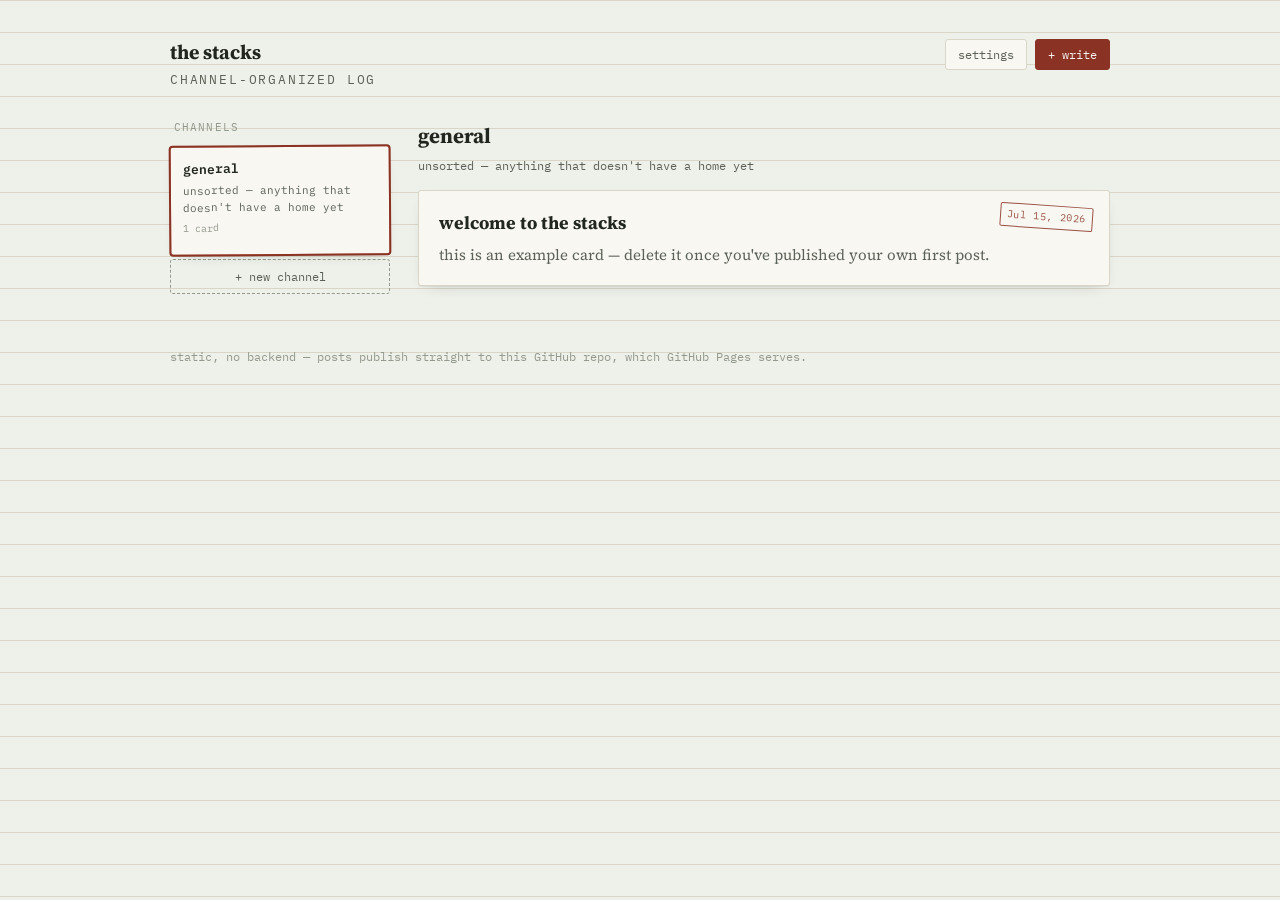
==== index.html @ 89f5e18f "Add files via upload" ====
<!DOCTYPE html>
<html lang="en">
<head>
<meta charset="UTF-8" />
<meta name="viewport" content="width=device-width, initial-scale=1.0" />
<title>the stacks</title>
<meta name="description" content="a channel-organized personal blog, written and published from the browser." />
<link rel="preconnect" href="https://fonts.googleapis.com">
<link href="https://fonts.googleapis.com/css2?family=Source+Serif+4:wght@400;700&family=IBM+Plex+Mono:wght@400;500;600&display=swap" rel="stylesheet">
<link rel="stylesheet" href="styles.css" />
</head>
<body>
<div class="shell">

  <div class="top-bar">
    <div class="brand">
      <strong>the stacks</strong>
      <span>channel-organized log</span>
    </div>
    <div class="top-actions">
      <button class="btn" id="open-settings">settings</button>
      <button class="btn btn-stamp" id="open-write">+ write</button>
    </div>
  </div>

  <div class="layout">
    <aside>
      <p class="drawer-label">channels</p>
      <div class="channels" id="channels-list"></div>
      <button class="new-channel-btn" id="new-channel-btn">+ new channel</button>
    </aside>

    <main>
      <div class="feed-header">
        <div>
          <h1 class="feed-title" id="feed-title">general</h1>
          <p class="feed-desc" id="feed-desc"></p>
        </div>
      </div>
      <div id="feed"></div>
    </main>
  </div>

  <footer class="site-footer">
    <p>static, no backend — posts publish straight to this GitHub repo, which GitHub Pages serves.</p>
  </footer>
</div>

<!-- ---- write overlay --------------------------------------------------- -->
<div class="overlay" id="write-overlay" hidden>
  <div class="write-card">
    <h2>new card</h2>
    <input type="text" class="title-input" id="post-title" placeholder="title" />
    <div class="field-row">
      <div>
        <label class="mono" for="post-channel">channel</label>
        <select id="post-channel"></select>
      </div>
    </div>
    <div class="toolbar">
      <button type="button" data-cmd="bold" title="Bold"><b>B</b></button>
      <button type="button" data-cmd="italic" title="Italic"><i>I</i></button>
      <button type="button" data-cmd="formatBlock" data-value="H2" title="Heading">H2</button>
      <button type="button" data-cmd="formatBlock" data-value="H3" title="Subheading">H3</button>
      <button type="button" data-cmd="insertUnorderedList" title="Bullet list">• list</button>
      <button type="button" data-cmd="insertOrderedList" title="Numbered list">1. list</button>
      <button type="button" data-cmd="createLink" title="Link">link</button>
      <button type="button" data-cmd="formatBlock" data-value="P" title="Paragraph">¶</button>
    </div>
    <div class="editor-body" id="editor-body" contenteditable="true" data-placeholder="start writing…"></div>
    <p class="status-line" id="write-status"></p>
    <div class="write-actions">
      <button class="btn" id="cancel-write">cancel</button>
      <button class="btn btn-stamp" id="publish-btn">publish</button>
    </div>
  </div>
</div>

<!-- ---- settings modal ---------------------------------------------------- -->
<div class="overlay" id="settings-overlay" hidden>
  <div class="settings-card">
    <h2>connect this site to GitHub</h2>
    <p class="settings-help">
      Publishing works by committing files to the same GitHub repo this site is hosted from.
      1) Create a <strong>fine-grained personal access token</strong> at
      <a href="https://github.com/settings/personal-access-tokens/new" target="_blank" rel="noopener">github.com/settings/personal-access-tokens/new</a>
      scoped to only this one repo, with <strong>Contents: Read and write</strong> permission — nothing else.
      2) Paste the repo details below. The token is saved only in this browser's local storage — never committed to the repo, never sent anywhere but GitHub's API.
    </p>
    <div class="field-row">
      <div>
        <label class="mono" for="cfg-owner">github username</label>
        <input type="text" id="cfg-owner" placeholder="e.g. turnr" />
      </div>
      <div>
        <label class="mono" for="cfg-repo">repo name</label>
        <input type="text" id="cfg-repo" placeholder="e.g. the-stacks" />
      </div>
    </div>
    <div class="field-row">
      <div>
        <label class="mono" for="cfg-branch">branch</label>
        <input type="text" id="cfg-branch" placeholder="main" />
      </div>
      <div>
        <label class="mono" for="cfg-token">personal access token</label>
        <input type="text" id="cfg-token" placeholder="github_pat_…" />
      </div>
    </div>
    <p class="status-line" id="settings-status"></p>
    <div class="settings-actions">
      <button class="btn" id="cancel-settings">cancel</button>
      <button class="btn btn-stamp" id="save-settings">save</button>
    </div>
  </div>
</div>

<script src="gh.js"></script>
<script src="app.js"></script>
</body>
</html>
---- styles.css ----
/* ============================================================
   the stacks — card catalog aesthetic
   sage paper background, oxblood stamp accent, ink text
   typewriter mono for labels/meta, serif for reading body
   ============================================================ */

:root {
  --bg: #eef0ea;
  --bg-card: #f8f7f2;
  --ink: #21261f;
  --ink-dim: #5b6156;
  --ink-faint: #93998c;
  --stamp: #8a3324;
  --stamp-soft: #c97a63;
  --rule: #d9d6c7;
  --shadow: 0 1px 0 rgba(33,38,31,0.06), 0 6px 16px -10px rgba(33,38,31,0.25);
}

* { box-sizing: border-box; }

html { color-scheme: light; }

body {
  margin: 0;
  background: var(--bg);
  background-image:
    linear-gradient(var(--rule) 1px, transparent 1px);
  background-size: 100% 32px;
  background-attachment: local;
  color: var(--ink);
  font-family: "Source Serif 4", Georgia, serif;
  font-size: 16px;
  line-height: 1.6;
}

.mono {
  font-family: "IBM Plex Mono", ui-monospace, Menlo, Consolas, monospace;
}

a { color: var(--stamp); text-decoration: none; }
a:hover { text-decoration: underline; }

button {
  font-family: "IBM Plex Mono", ui-monospace, monospace;
  cursor: pointer;
}

/* ---- shell layout ------------------------------------------------- */

.shell {
  max-width: 980px;
  margin: 0 auto;
  padding: 36px 20px 80px;
}

.top-bar {
  display: flex;
  align-items: baseline;
  justify-content: space-between;
  gap: 16px;
  margin-bottom: 28px;
  flex-wrap: wrap;
}

.brand {
  font-family: "IBM Plex Mono", monospace;
  font-size: 13px;
  letter-spacing: 0.14em;
  text-transform: uppercase;
  color: var(--ink-dim);
}

.brand strong {
  color: var(--ink);
  font-size: 20px;
  letter-spacing: 0;
  text-transform: none;
  font-family: "Source Serif 4", Georgia, serif;
  font-weight: 700;
  display: block;
  margin-bottom: 2px;
}

.top-actions {
  display: flex;
  gap: 8px;
}

.btn {
  font-size: 12px;
  background: var(--bg-card);
  color: var(--ink-dim);
  border: 1px solid var(--rule);
  border-radius: 3px;
  padding: 7px 12px;
}
.btn:hover { color: var(--ink); border-color: var(--ink-faint); }

.btn-stamp {
  background: var(--stamp);
  color: #f8f2ee;
  border-color: var(--stamp);
}
.btn-stamp:hover { background: #732a1e; color: #fff; }

.btn:focus-visible { outline: 2px solid var(--stamp); outline-offset: 2px; }

/* ---- grid: sidebar of channels + main feed ------------------------- */

.layout {
  display: grid;
  grid-template-columns: 220px 1fr;
  gap: 28px;
  align-items: start;
}

@media (max-width: 720px) {
  .layout { grid-template-columns: 1fr; }
}

/* ---- channel "drawer tabs" ------------------------------------------ */

.drawer-label {
  font-family: "IBM Plex Mono", monospace;
  font-size: 11px;
  letter-spacing: 0.1em;
  text-transform: uppercase;
  color: var(--ink-faint);
  margin: 0 0 10px 4px;
}

.channels {
  display: flex;
  flex-direction: column;
  gap: 8px;
}

.channel-card {
  background: var(--bg-card);
  border: 1px solid var(--rule);
  border-radius: 3px;
  padding: 10px 12px;
  text-align: left;
  box-shadow: var(--shadow);
  transform: rotate(0deg);
}

.channel-card:nth-child(3n+1) { transform: rotate(-0.4deg); }
.channel-card:nth-child(3n+2) { transform: rotate(0.5deg); }

.channel-card[aria-pressed="true"] {
  border-color: var(--stamp-soft);
  outline: 2px solid var(--stamp);
  outline-offset: -1px;
}

.channel-name {
  font-family: "IBM Plex Mono", monospace;
  font-size: 13px;
  font-weight: 600;
  color: var(--ink);
  margin: 0 0 3px;
}

.channel-desc {
  font-family: "IBM Plex Mono", monospace;
  font-size: 11px;
  color: var(--ink-dim);
  margin: 0;
  line-height: 1.5;
}

.channel-count {
  font-family: "IBM Plex Mono", monospace;
  font-size: 10px;
  color: var(--ink-faint);
  margin-top: 6px;
}

.new-channel-btn {
  width: 100%;
  background: transparent;
  border: 1px dashed var(--ink-faint);
  color: var(--ink-dim);
  font-size: 12px;
  border-radius: 3px;
  padding: 9px 12px;
  margin-top: 4px;
}
.new-channel-btn:hover { border-color: var(--stamp); color: var(--stamp); }

/* ---- post cards ------------------------------------------------------ */

.feed-header {
  display: flex;
  align-items: baseline;
  justify-content: space-between;
  margin-bottom: 14px;
  flex-wrap: wrap;
  gap: 10px;
}

.feed-title {
  font-size: 21px;
  font-weight: 700;
  margin: 0;
}

.feed-desc {
  font-family: "IBM Plex Mono", monospace;
  font-size: 12px;
  color: var(--ink-dim);
  margin: 4px 0 0;
}

.post-card {
  position: relative;
  background: var(--bg-card);
  border: 1px solid var(--rule);
  border-radius: 3px;
  box-shadow: var(--shadow);
  padding: 18px 20px;
  margin-bottom: 14px;
}

.stamp-mark {
  position: absolute;
  top: 14px;
  right: 16px;
  font-family: "IBM Plex Mono", monospace;
  font-size: 10px;
  letter-spacing: 0.06em;
  color: var(--stamp);
  border: 1.5px solid var(--stamp);
  border-radius: 2px;
  padding: 3px 6px;
  transform: rotate(4deg);
  opacity: 0.85;
}

.post-title {
  font-size: 18px;
  font-weight: 700;
  margin: 0 26px 6px 0;
}
.post-title a { color: var(--ink); }
.post-title a:hover { color: var(--stamp); }

.post-excerpt {
  color: var(--ink-dim);
  margin: 0;
  font-size: 15px;
}

.empty-state {
  font-family: "IBM Plex Mono", monospace;
  color: var(--ink-faint);
  font-size: 13px;
  padding: 20px 0;
}

/* ---- write overlay ---------------------------------------------------- */

.overlay {
  position: fixed;
  inset: 0;
  background: rgba(33,38,31,0.4);
  display: flex;
  align-items: flex-start;
  justify-content: center;
  padding: 40px 16px;
  overflow-y: auto;
  z-index: 50;
}

.overlay[hidden] { display: none; }

.write-card, .settings-card {
  background: var(--bg-card);
  border-radius: 6px;
  box-shadow: 0 20px 60px -20px rgba(0,0,0,0.5);
  width: 100%;
  max-width: 640px;
  padding: 24px 26px 26px;
}

.write-card h2, .settings-card h2 {
  margin: 0 0 16px;
  font-size: 17px;
}

.field-row {
  display: flex;
  gap: 10px;
  margin-bottom: 12px;
  flex-wrap: wrap;
}

.field-row > * { flex: 1; min-width: 160px; }

label.mono {
  display: block;
  font-size: 11px;
  color: var(--ink-dim);
  margin-bottom: 4px;
  text-transform: uppercase;
  letter-spacing: 0.06em;
}

input[type="text"], select, textarea {
  width: 100%;
  font-family: "IBM Plex Mono", monospace;
  font-size: 13px;
  background: var(--bg);
  border: 1px solid var(--rule);
  border-radius: 3px;
  padding: 8px 10px;
  color: var(--ink);
}
input[type="text"]:focus, select:focus, textarea:focus {
  outline: 2px solid var(--stamp);
  outline-offset: 1px;
}

.title-input {
  font-family: "Source Serif 4", Georgia, serif;
  font-size: 20px;
  font-weight: 700;
  padding: 6px 2px;
  border: none;
  border-bottom: 1px solid var(--rule);
  border-radius: 0;
  background: transparent;
  margin-bottom: 12px;
}
.title-input:focus { outline: none; border-bottom-color: var(--stamp); }

.toolbar {
  display: flex;
  gap: 4px;
  margin-bottom: 8px;
  flex-wrap: wrap;
}

.toolbar button {
  background: var(--bg);
  border: 1px solid var(--rule);
  border-radius: 3px;
  font-size: 12px;
  padding: 5px 9px;
  color: var(--ink-dim);
}
.toolbar button:hover { color: var(--ink); border-color: var(--ink-faint); }

.editor-body {
  min-height: 260px;
  background: var(--bg);
  border: 1px solid var(--rule);
  border-radius: 3px;
  padding: 14px 16px;
  font-family: "Source Serif 4", Georgia, serif;
  font-size: 16px;
  line-height: 1.65;
}
.editor-body:focus { outline: 2px solid var(--stamp); outline-offset: 1px; }
.editor-body h2, .editor-body h3 { margin: 18px 0 8px; }
.editor-body p { margin: 0 0 12px; }
.editor-body:empty:before {
  content: attr(data-placeholder);
  color: var(--ink-faint);
}

.write-actions, .settings-actions {
  display: flex;
  justify-content: flex-end;
  gap: 8px;
  margin-top: 16px;
}

.status-line {
  font-family: "IBM Plex Mono", monospace;
  font-size: 12px;
  color: var(--ink-dim);
  margin-top: 10px;
  min-height: 16px;
}
.status-line.error { color: var(--stamp); }

.settings-help {
  font-family: "IBM Plex Mono", monospace;
  font-size: 11.5px;
  color: var(--ink-dim);
  line-height: 1.6;
  background: var(--bg);
  border: 1px solid var(--rule);
  border-radius: 3px;
  padding: 10px 12px;
  margin-bottom: 14px;
}
.settings-help a { text-decoration: underline; }

/* ---- single post page -------------------------------------------------- */

.back-link { font-family: "IBM Plex Mono", monospace; font-size: 12px; color: var(--ink-dim); }

.post-page-header { margin: 20px 0 24px; }
.post-page-title { font-size: 28px; margin: 8px 0 6px; }
.post-page-meta { font-family: "IBM Plex Mono", monospace; font-size: 12px; color: var(--ink-dim); }

.post-page-body { font-size: 17px; }
.post-page-body h2, .post-page-body h3 { margin: 28px 0 10px; }
.post-page-body p { margin: 0 0 16px; }
.post-page-body a { text-decoration: underline; }

.site-footer {
  margin-top: 48px;
  font-family: "IBM Plex Mono", monospace;
  font-size: 11.5px;
  color: var(--ink-faint);
}
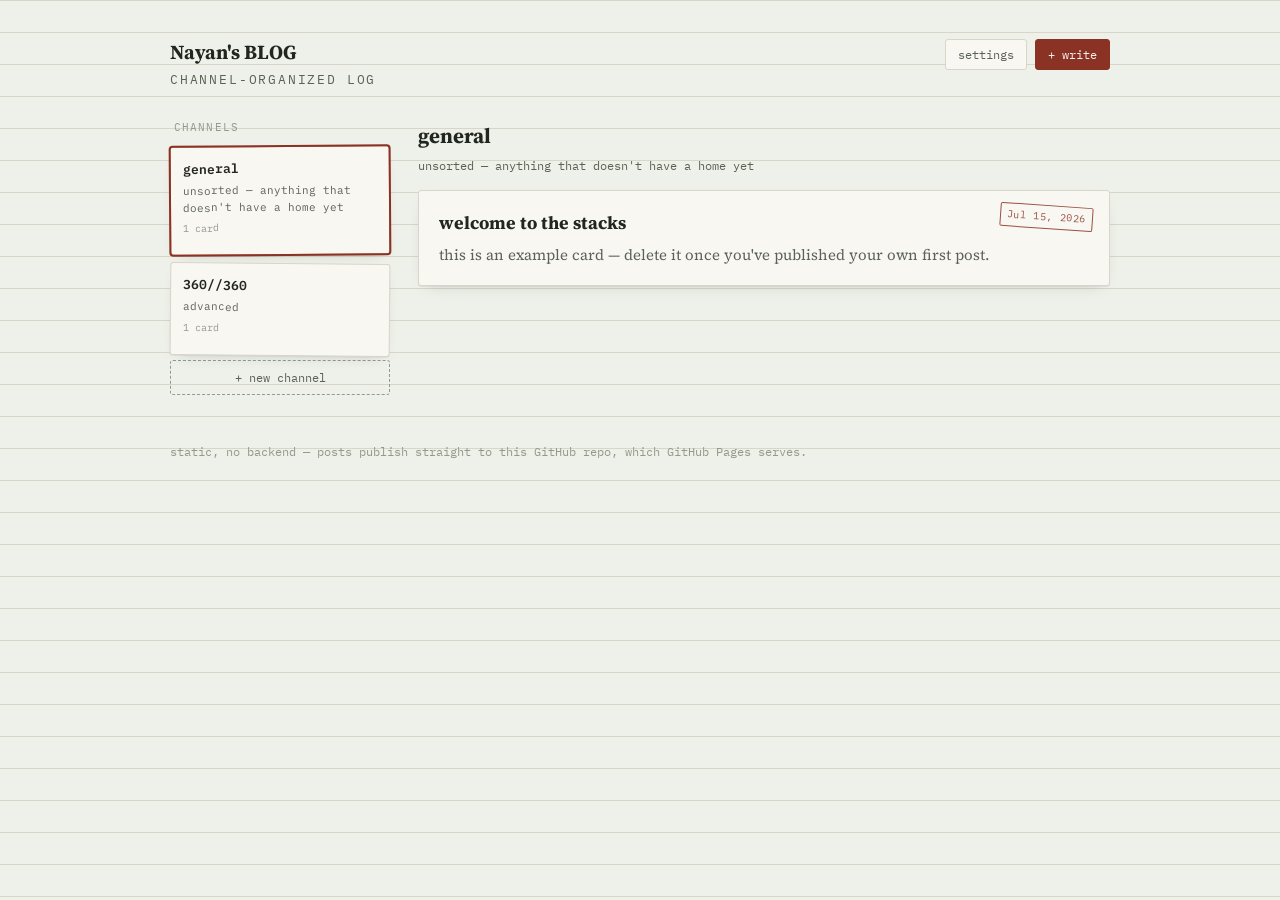
==== commit c342d4ea: "Update index.html" ====
--- a/index.html
+++ b/index.html
@@ -3,18 +3,19 @@
 <head>
 <meta charset="UTF-8" />
 <meta name="viewport" content="width=device-width, initial-scale=1.0" />
-<title>the stacks</title>
+<title>Nayan's BLOG</title>
 <meta name="description" content="a channel-organized personal blog, written and published from the browser." />
 <link rel="preconnect" href="https://fonts.googleapis.com">
 <link href="https://fonts.googleapis.com/css2?family=Source+Serif+4:wght@400;700&family=IBM+Plex+Mono:wght@400;500;600&display=swap" rel="stylesheet">
 <link rel="stylesheet" href="styles.css" />
+<meta name="google-site-verification" content="GjZIoeVk2_IHrVJ6Qy03aOYJwwtOpuJatuVvW1lhFqE" />
 </head>
 <body>
 <div class="shell">
 
   <div class="top-bar">
     <div class="brand">
-      <strong>the stacks</strong>
+      <strong>Nayan's BLOG</strong>
       <span>channel-organized log</span>
     </div>
     <div class="top-actions">
